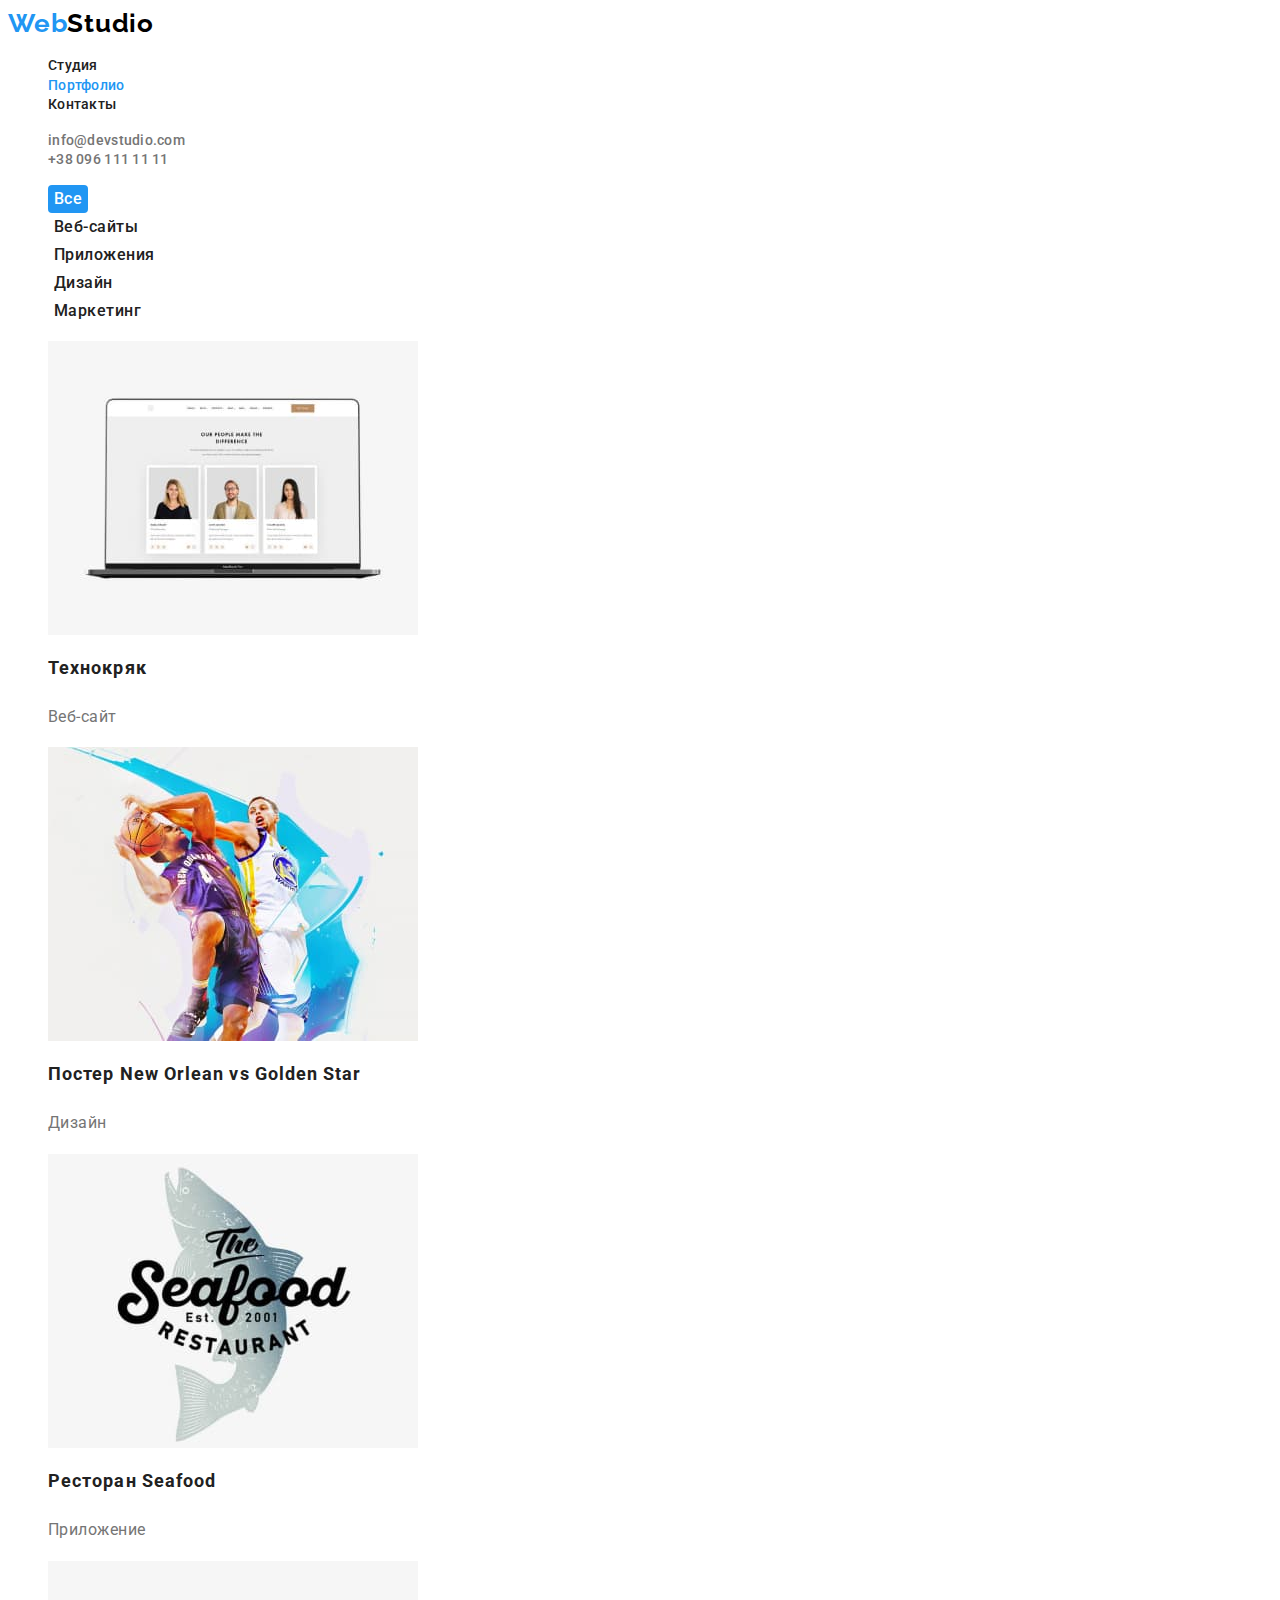
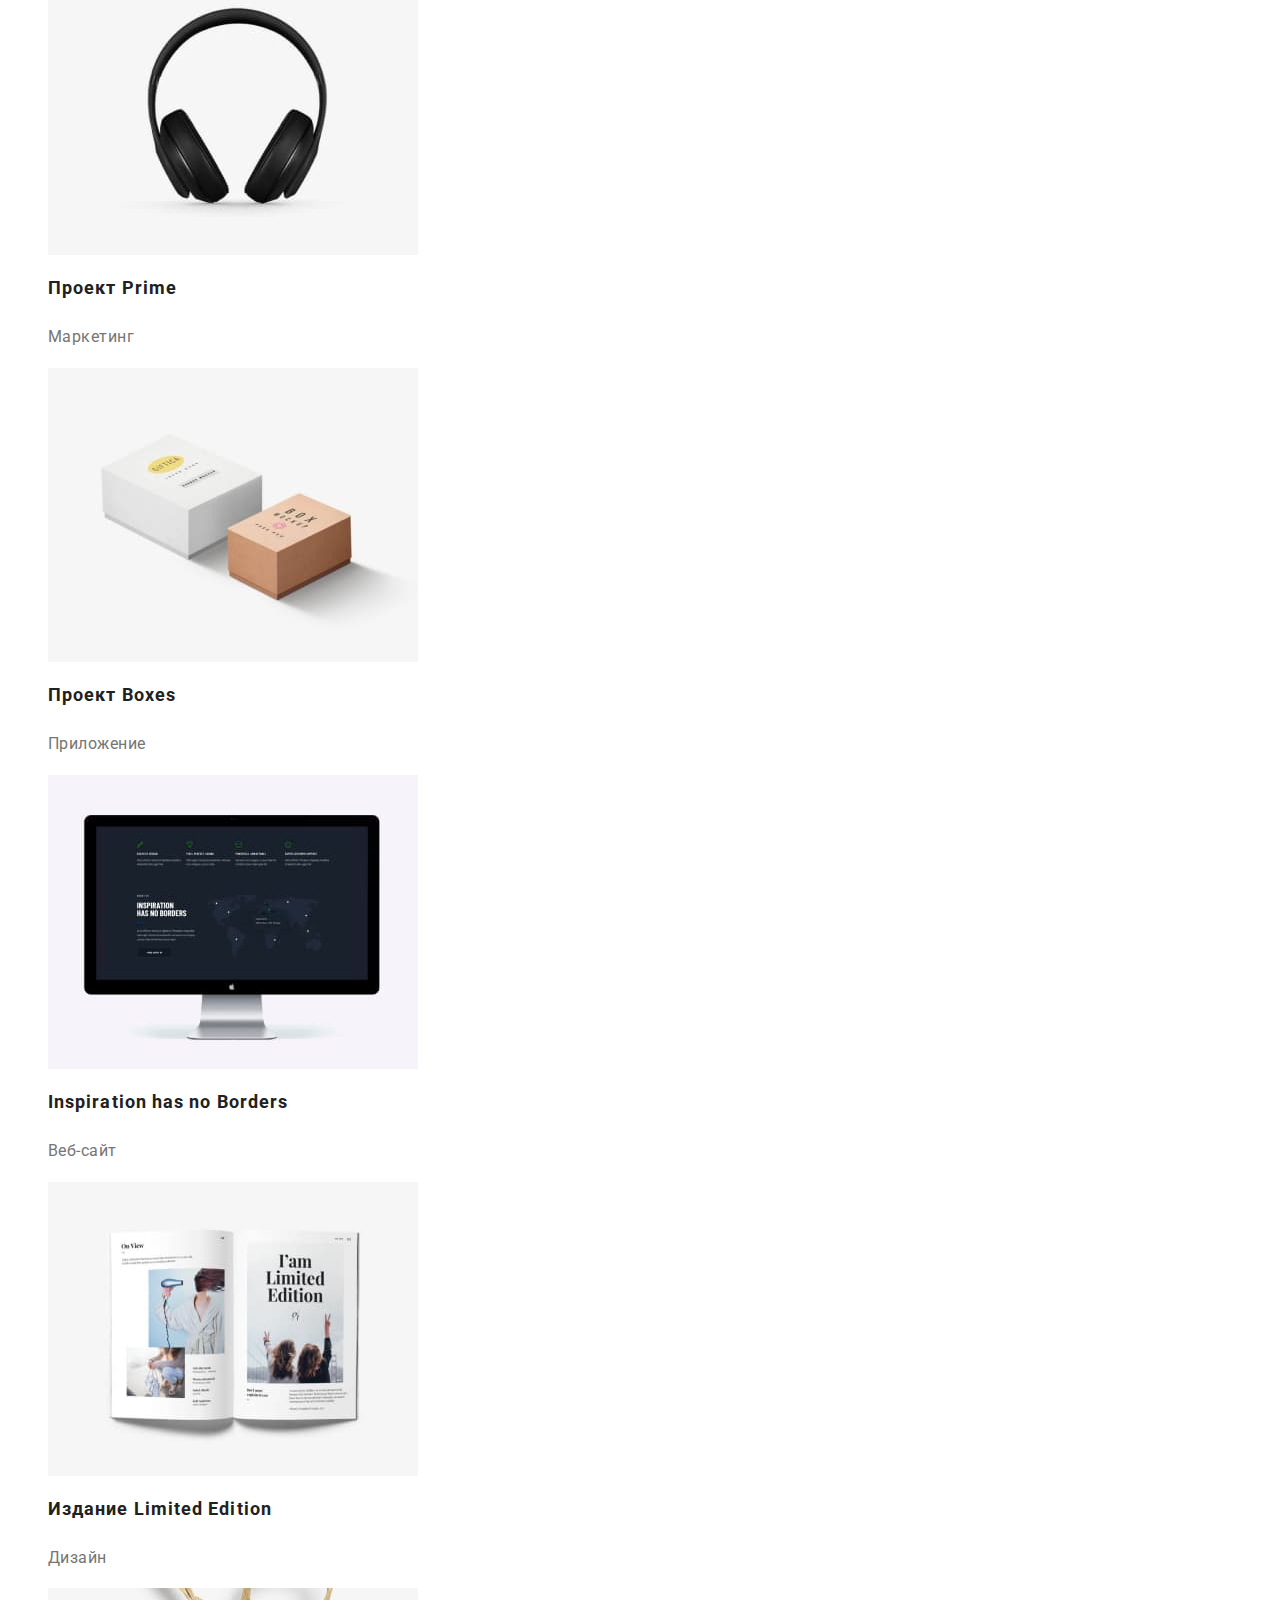
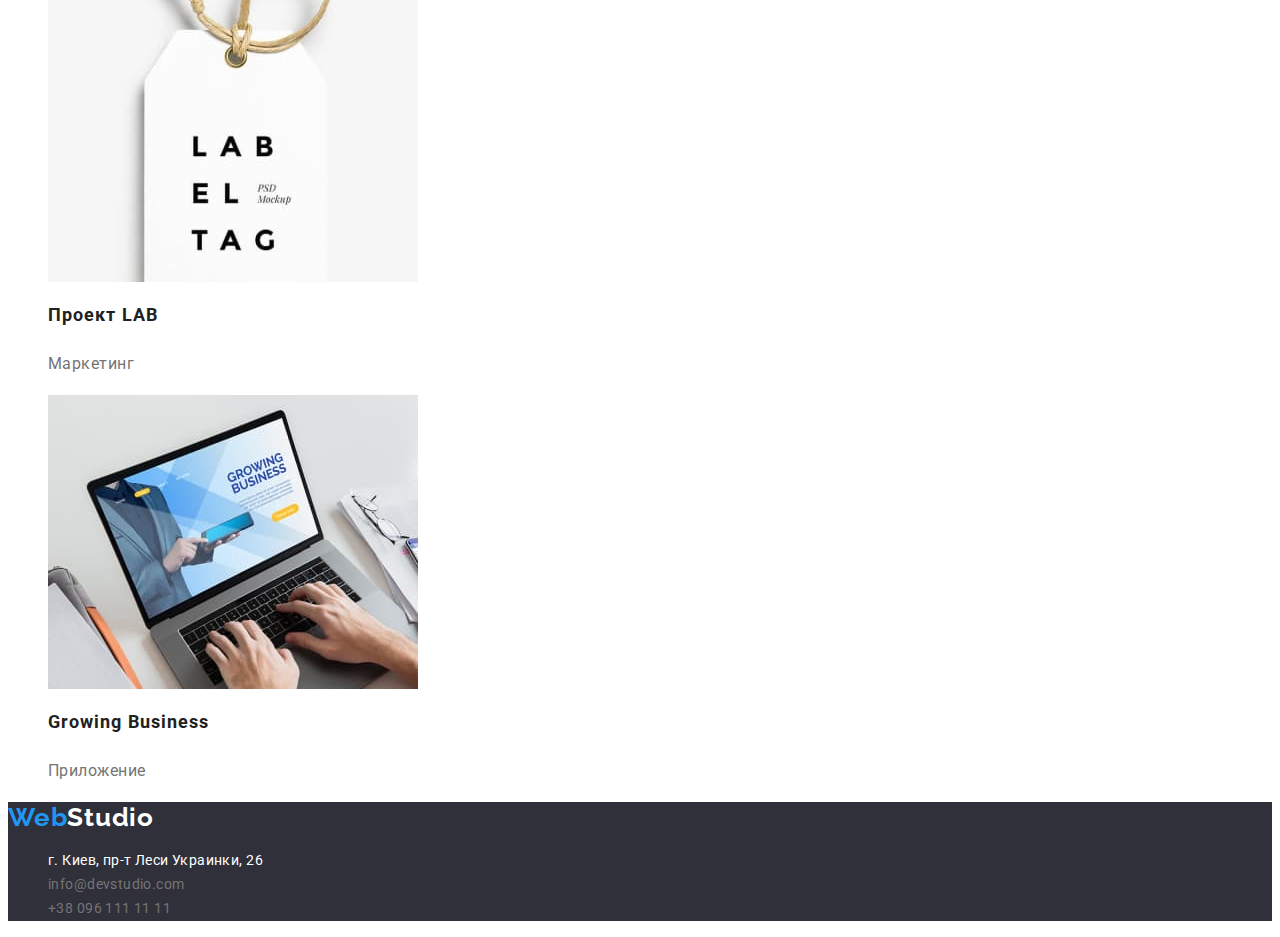
==== portfolio.html @ a413e190 "start" ====
<!DOCTYPE html>
<html lang="ru">

<head>
    <meta charset="UTF-8">
    <meta http-equiv="X-UA-Compatible" content="IE=edge">
    <meta name="viewport" content="width=device-width, initial-scale=1.0">
    <title>Портфолио</title>
    <link rel="preconnect" href="https://fonts.googleapis.com">
    <link rel="preconnect" href="https://fonts.gstatic.com" crossorigin>
    <link href="https://fonts.googleapis.com/css2?family=Raleway:wght@700&family=Roboto:wght@400;500;700;900&display=swap"
        rel="stylesheet">
    <link rel="stylesheet" href="./css/styles.css">
</head>

<body>
    <header class="header">
        <nav class="header-navigation">
            <a class="logo link" href="./index.html" target="_blank" lang="en">
                <span class="logo-web">Web</span><span class="logo-studio">Studio</span></a>
            <ul class="header-list list">
                <li class="header-item"><a class="header-link link " href="http://127.0.0.1:5500/index.html"
                        target="_blank">Студия</a></li>
                <li class="header-item"><a class="header-link link current-button-nav " href="http://127.0.0.1:5500/portfolio.html"
                        target="_blank">Портфолио</a></li>
                <li class="header-item"><a class="header-link link" href="" target="_blank">Контакты</a></li>
            </ul>
        </nav>
        <ul class="header-contacts-list list">
            <li class="list">
                <a class="header-mail link" href="mailto:info@devstudio.com">info@devstudio.com</a>
            </li>
            <li class="list">
                <a class="header-tel link" href="tel:+380961111111">+38 096 111 11 11</a>
            </li>
        </ul>
    </header>
    <main>
        <section class="filters">
            <h1 hidden>Мои проекты</h1>
            <ul class="filters-list list">
                <li class="filter">
                    <button class="filter-btn current-button "  type="button">                       
                        Все 
                    </button>
                </li>
                <li class="filter">
                    <button class="filter-btn" type="button">
                    Веб-сайты
                    </button>
                </li>
                <li class="filter">
                    <button class="filter-btn" type="button">
                    Приложения
                    </button>
                </li>
                <li class="filter">
                    <button class="filter-btn" type="button">
                    Дизайн
                    </button>
                </li>
                <li class="filter">
                    <button class="filter-btn" type="button">
                    Маркетинг
                    </button>
                </li>
            </ul>
        
            <ul class="projects-list list">
                
                <li>
                    <a class="project-link link" href="" target="blank">
                        <img class="project-photo" src="./images/techno.jpg" alt="технокряк">
                        <h2 class="project-name">
                            Технокряк
                        </h2>
                        <p class="project-text">
                            Веб-сайт
                        </p>
                    </a>
                </li>
            
                <li>
                    <a class="project-link link" href="" target="blank">
                        <img class="project-photo" src="./images/poster.jpg" alt="постер">
                        <h2 class="project-name">
                            Постер <span lang="en">New Orlean vs Golden Star</span>
                        </h2>
                        <p class="project-text">
                            Дизайн
                        </p>
                    </a>
                </li>
            
                <li>
                    <a class="project-link link" href="" target="blank">
                        <img class="project-photo" src="./images/seafood-restraunt.jpg" alt="ресторан">
                        <h2 class="project-name">
                            Ресторан <span lang="en">Seafood</span>
                        </h2>
                        <p class="project-text">
                            Приложение
                        </p> 
                    </a>
                </li>
            
                <li>
                    <a class="project-link link" href="" target="blank">
                        <img class="project-photo" src="./images/headphones.jpg" alt="наушники">
                        <h2 class="project-name">
                            Проект <span lang="en">Prime</span>
                        </h2>
                        <p class="project-text">
                            Маркетинг
                        </p>
                    </a>
                </li>
            
                <li>
                    <a class="project-link link" href="" target="blank">
                        <img class="project-photo" src="./images/boxes.jpg" alt="коробки">
                        <h2 class="project-name">
                            Проект <span lang="en">Boxes</span>
                        </h2>
                        <p class="project-text">
                            Приложение
                        </p>
                    </a>
                </li>
            
                <li>
                    <a class="project-link link" href="" target="blank">
                        <img class="project-photo" src="./images/monitor.jpg" alt="монитор">
                        <h2 class="project-name" lang="en">
                            Inspiration has no Borders
                        </h2>
                        <p class="project-text">
                            Веб-сайт
                        </p>
                    </a>
                </li>
            
                <li>
                    <a class="project-link link" href="" target="blank">
                        <img class="project-photo" src="./images/magazine.jpg" alt="журнал">
                        <h2 class="project-name">
                            Издание <span lang="en">Limited Edition</span>
                        </h2>
                        <p class="project-text">
                            Дизайн
                        </p>
                    </a>
                </li>
            
                <li>
                    <a class="project-link link" href="" target="blank">
                        <img class="project-photo" src="./images/label.jpg" alt="этикетка">
                        <h2 class="project-name">
                            Проект <span lang="en">LAB</span>
                        </h2>
                        <p class="project-text">
                            Маркетинг
                        </p>
                    </a>
                </li>
            
                <li>
                    <a class="project-link link" href="" target="blank">
                        <img class="project-photo" src="./images/laptop.jpg" alt="ноутбук">
                        <h2 class="project-name" lang="en">
                            Growing Business
                        </h2>
                        <p class="project-text">
                            Приложение
                        </p>
                    </a>
                </li>
            </ul>
        </section>
            
        

    </main>
    <footer class="footer">
        <a class="logo link" href="" lang="en"><span class="logo-web">Web</span><span
                class="logo-footer-studio">Studio</span></a>
        <address>
            <ul class="footer-contacts-list list">
                <li>
                    <a class="footer-address link" href="https://goo.gl/maps/XWvavunJR17n78DAA" target="_blank"
                        rel="noopener noreferrer">г. Киев,
                        пр-т Леси Украинки, 26</a>
                </li>
                <li>
                    <a class="footer-contact link" href="mailto:info@devstudio.com">info@devstudio.com</a>
                </li>
                <li>
                    <a class="footer-contact link" href="tel:+380961111111">+38 096 111 11 11</a>
                </li>
            </ul>
        </address>
    </footer>
</body>

</html>
---- css/styles.css ----
:root {
  --main-title-color: #212121;
  --second-title-color: #ffffff;
  --text-color: #757575;
  --contacts-color: rgba(255, 255, 255, 0.6);
  --accent-color: #2196f3;
  --background-title-color: #2f303a;
  --our-team-color: var(--second-title-color);
  --hero-btn-accent-color: #0775ce;
}

body {
  font-family: "Roboto", sans-serif;
  color: var(--text-color);
  background-color: var(--second-title-color);
  letter-spacing: 0.02em;
}
.list {
  list-style: none;
}
.link {
  text-decoration: none;
}

/*________LOGO________*/

.logo {
  font-family: "Raleway", sans-serif;
  font-weight: 700;
  font-size: 26px;
  line-height: 31px;
  letter-spacing: 0.03em;
}
.logo-web {
  /*font-family: "Raleway", sans-serif;*/
  color: var(--accent-color);
}
.logo-studio {
  /*font-family: "Raleway", sans-serif;*/
  color: #000;
}
.logo-footer-studio {
  /*font-family: "Raleway", sans-serif;*/
  color: var(--second-title-color);
}

/*________HEADER________*/

.header-link {
  font-weight: 500;
  font-size: 14px;
  line-height: 1.33;
  letter-spacing: 0.02em;
  color: var(--main-title-color);
}

.header-link:hover,
.header-link:focus,
.header-tel:hover,
.header-tel:focus,
.header-mail:hover,
.header-mail:focus {
  color: var(--accent-color);
}

.current-button-nav {
  font-family: inherit;
  font-weight: 500;
  font-size: 14px;
  line-height: 1.33;
  letter-spacing: 0.02em;
  color: var(--accent-color);
}

.current-button-nav:focus,
.current-button-nav:hover {
  color: var(--hero-btn-accent-color);
}

.header-tel {
  font-weight: 500;
  font-size: 14px;
  line-height: 1.33;
  letter-spacing: 0.02em;
  color: var(--text-color);
}

.header-mail {
  font-weight: 500;
  font-size: 14px;
  line-height: 1.33;
  letter-spacing: 0.02em;
  color: var(--text-color);
}

/*________HERO________*/

.hero {
  background-color: var(--background-title-color);
  text-align: center;
}
.hero-title {
  font-weight: 900;
  font-size: 44px;
  line-height: 1.36;
  letter-spacing: 0.06em;
  text-transform: uppercase;
  color: var(--second-title-color);
  text-align: center;
}

.hero-btn {
  font-weight: 700;
  font-size: 16px;
  line-height: 1.87;
  align-items: center;
  text-align: center;
  letter-spacing: 0.06em;
  color: var(--second-title-color);
  cursor: pointer;
  background-color: var(--accent-color);
  border: none;
  border-radius: 4px;
  font-family: inherit;
}

.hero-btn:focus,
.hero-btn:hover {
  color: var(--second-title-color);
  background-color: var(--hero-btn-accent-color);
}

/*________ABOUT US________*/
.about-us-character {
  font-weight: 700;
  font-size: 14px;
  line-height: 1.33;
  letter-spacing: 0.03em;
  text-transform: uppercase;
  color: var(--main-title-color);
}
.about-us-text {
  font-size: 14px;
  line-height: 1.71;
  letter-spacing: 0.03em;
  color: var(--text-color);
}
/*________SKILLS________*/

.skills-title {
  font-weight: 700;
  font-size: 36px;
  line-height: 1.16;
  text-align: center;
  letter-spacing: 0.03em;
  color: var(--main-title-color);
}
.skill-photo {
  width: 370px;
  height: 294px;
}
/*________OUR TEAM________*/

.our-team {
  background-color: var(--our-team-color);
}
.our-team-title {
  font-weight: bold;
  font-size: 36px;
  line-height: 1.16;
  text-align: center;
  letter-spacing: 0.03em;
  color: var(--main-title-color);
}

.our-team-mate-photo {
  width: 270px;
  height: 260px;
}

.our-team-mate-name {
  font-weight: 500;
  font-size: 16px;
  line-height: 1.19;
  text-align: center;
  letter-spacing: 0.03em;
  color: var(--main-title-color);
}
.our-team-mate-position {
  font-size: 16px;
  line-height: 19px;
  text-align: center;
  letter-spacing: 0.03em;
  color: var(--text-color);
}
/*________FOOTER_________*/
.footer {
  background-color: var(--background-title-color);
}

.footer-address {
  font-style: normal;
  font-size: 14px;
  line-height: 1.71;
  letter-spacing: 0.03em;
  color: var(--second-title-color);
}
.footer-contact {
  font-style: normal;
  font-size: 14px;
  line-height: 1.71;
  letter-spacing: 0.03em;
  color: var(--text-color);
}

.footer-contact:focus,
.footer-contact:hover {
  color: var(--accent-color);
}

/*========PORTFOLIO========*/

/* .projects-list {
  /*font-family: "Roboto", "sans-serif";
} */

.filter-btn {
  /*font-family: "Roboto", "sans-serif";*/
  font-family: inherit;
  font-weight: 500;
  font-size: 16px;
  line-height: 1.62;
  text-align: center;
  letter-spacing: 0.03em;
  color: var(--main-title-color);
  cursor: pointer;
  background-color: var(--our-team-color);
  border-radius: 4px;
  border: none;
}

.current-button {
  background-color: var(--accent-color);
  color: var(--second-title-color);
}

.filter-btn:focus,
.filter-btn:hover {
  background-color: var(--accent-color);
  color: var(--second-title-color);
}
.current-button:focus,
.current-button:hover {
  background-color: var(--hero-btn-accent-color);
  color: var(--second-title-color);
}

.project-photo {
  width: 370px;
  height: 294px;
  max-width: 100%;
  display: block;
  height: auto;
}
.project-name {
  font-weight: bold;
  font-size: 18px;
  line-height: 2;
  letter-spacing: 0.06em;
  color: var(--main-title-color);
}
.project-text {
  font-size: 16px;
  line-height: 1.87;
  letter-spacing: 0.03em;
  color: var(--text-color);
}
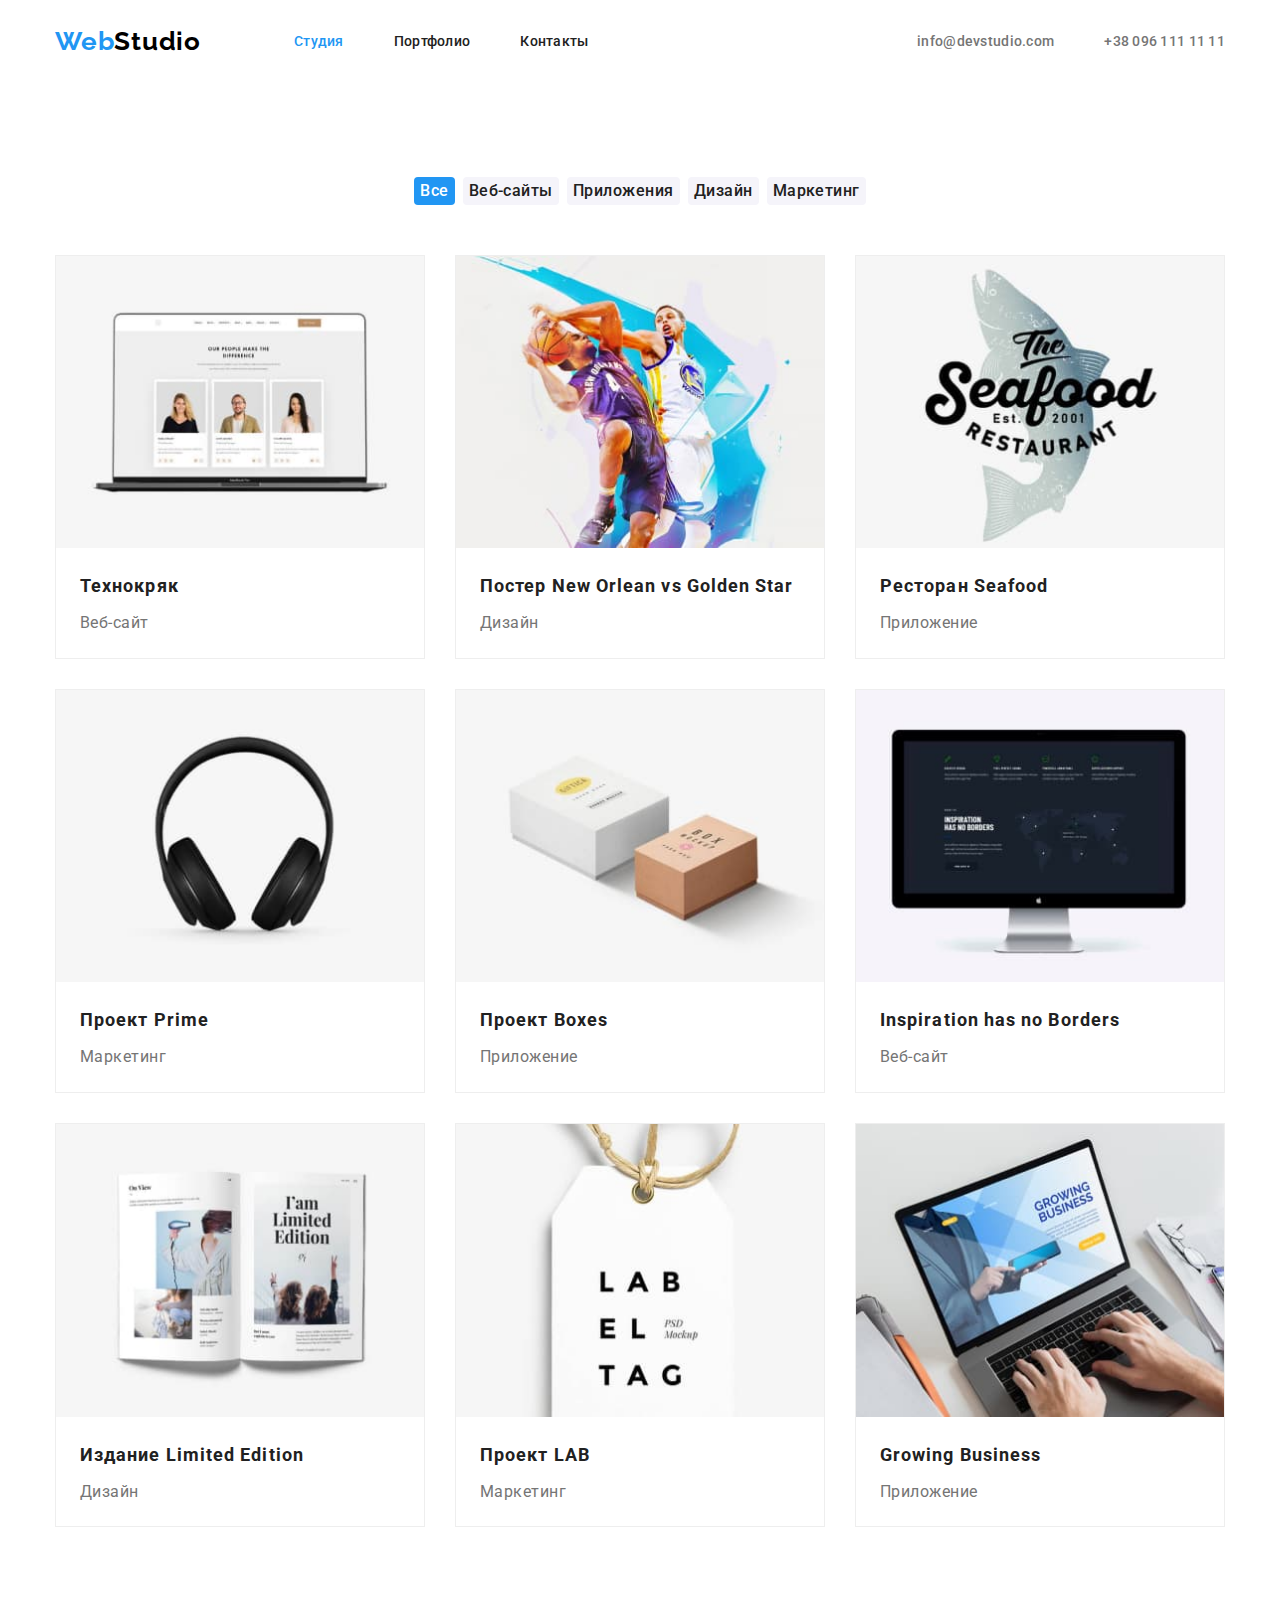
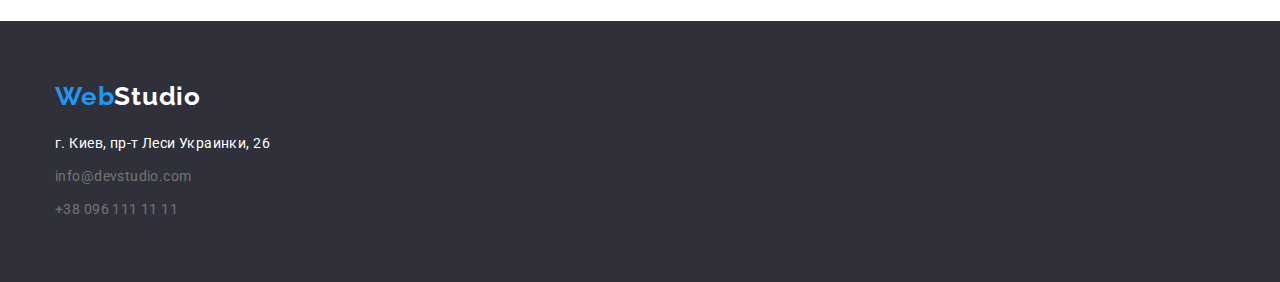
==== commit c9cda90f: "сдача1" ====
--- a/portfolio.html
+++ b/portfolio.html
@@ -8,197 +8,221 @@
     <title>Портфолио</title>
     <link rel="preconnect" href="https://fonts.googleapis.com">
     <link rel="preconnect" href="https://fonts.gstatic.com" crossorigin>
-    <link href="https://fonts.googleapis.com/css2?family=Raleway:wght@700&family=Roboto:wght@400;500;700;900&display=swap"
-        rel="stylesheet">
+    <link href="https://fonts.googleapis.com/css2?family=Raleway:wght@700&family=Roboto:wght@400;500;700;900&display=swap" rel="stylesheet">
+    <link rel="stylesheet" href="./css/modern-normalize.css" />
     <link rel="stylesheet" href="./css/styles.css">
 </head>
 
 <body>
     <header class="header">
-        <nav class="header-navigation">
-            <a class="logo link" href="./index.html" target="_blank" lang="en">
-                <span class="logo-web">Web</span><span class="logo-studio">Studio</span></a>
-            <ul class="header-list list">
-                <li class="header-item"><a class="header-link link " href="http://127.0.0.1:5500/index.html"
-                        target="_blank">Студия</a></li>
-                <li class="header-item"><a class="header-link link current-button-nav " href="http://127.0.0.1:5500/portfolio.html"
-                        target="_blank">Портфолио</a></li>
-                <li class="header-item"><a class="header-link link" href="" target="_blank">Контакты</a></li>
+        <div class="header-container container">
+            <nav class="header-navigation header-container">
+                <a class="logo link " href="./index.html" target="_blank" lang="en">
+                    <span class="logo-web">Web</span><span class="logo-studio">Studio</span></a>
+                <ul class="header-list list">
+                    <li class="header-item"><a class="header-link link current-button-nav" href="./index.html"
+                            target="_blank">Студия</a></li>
+                    <li class="header-item"><a class="header-link link" href="./portfolio.html"
+                            target="_blank">Портфолио</a></li>
+                    <li class="header-item"><a class="header-link link" href="" target="_blank">Контакты</a></li>
+                </ul>
+            </nav>
+            <ul class="header-contacts-list list">
+                <li class="header-contact list">
+                    <a class="header-contacts-item link" href="mailto:info@devstudio.com">info@devstudio.com</a>
+                </li>
+                <li class="header-contact list">
+                    <a class="header-contacts-item link" href="tel:+380961111111">+38 096 111 11 11</a>
+                </li>
             </ul>
-        </nav>
-        <ul class="header-contacts-list list">
-            <li class="list">
-                <a class="header-mail link" href="mailto:info@devstudio.com">info@devstudio.com</a>
-            </li>
-            <li class="list">
-                <a class="header-tel link" href="tel:+380961111111">+38 096 111 11 11</a>
-            </li>
-        </ul>
+        </div>
     </header>
     <main>
-        <section class="filters">
-            <h1 hidden>Мои проекты</h1>
-            <ul class="filters-list list">
-                <li class="filter">
-                    <button class="filter-btn current-button "  type="button">                       
-                        Все 
-                    </button>
-                </li>
-                <li class="filter">
-                    <button class="filter-btn" type="button">
-                    Веб-сайты
-                    </button>
-                </li>
-                <li class="filter">
-                    <button class="filter-btn" type="button">
-                    Приложения
-                    </button>
-                </li>
-                <li class="filter">
-                    <button class="filter-btn" type="button">
-                    Дизайн
-                    </button>
-                </li>
-                <li class="filter">
-                    <button class="filter-btn" type="button">
-                    Маркетинг
-                    </button>
-                </li>
-            </ul>
-        
-            <ul class="projects-list list">
-                
-                <li>
-                    <a class="project-link link" href="" target="blank">
-                        <img class="project-photo" src="./images/techno.jpg" alt="технокряк">
-                        <h2 class="project-name">
-                            Технокряк
-                        </h2>
-                        <p class="project-text">
-                            Веб-сайт
-                        </p>
-                    </a>
-                </li>
+        <section class="filters section">
+            <div class="container">
+                <h1 hidden>Мои проекты</h1>
+                <ul class="filters-list list">
+                    <li class="filter">
+                        <button class="filter-btn current-button "  type="button">                       
+                            Все 
+                        </button>
+                    </li>
+                    <li class="filter">
+                        <button class="filter-btn" type="button">
+                        Веб-сайты
+                        </button>
+                    </li>
+                    <li class="filter">
+                        <button class="filter-btn" type="button">
+                        Приложения
+                        </button>
+                    </li>
+                    <li class="filter">
+                        <button class="filter-btn" type="button">
+                        Дизайн
+                        </button>
+                    </li>
+                    <li class="filter">
+                        <button class="filter-btn" type="button">
+                        Маркетинг
+                        </button>
+                    </li>
+                </ul>
             
-                <li>
-                    <a class="project-link link" href="" target="blank">
-                        <img class="project-photo" src="./images/poster.jpg" alt="постер">
-                        <h2 class="project-name">
-                            Постер <span lang="en">New Orlean vs Golden Star</span>
-                        </h2>
-                        <p class="project-text">
-                            Дизайн
-                        </p>
-                    </a>
-                </li>
-            
-                <li>
-                    <a class="project-link link" href="" target="blank">
-                        <img class="project-photo" src="./images/seafood-restraunt.jpg" alt="ресторан">
-                        <h2 class="project-name">
-                            Ресторан <span lang="en">Seafood</span>
-                        </h2>
-                        <p class="project-text">
-                            Приложение
-                        </p> 
-                    </a>
-                </li>
-            
-                <li>
-                    <a class="project-link link" href="" target="blank">
-                        <img class="project-photo" src="./images/headphones.jpg" alt="наушники">
-                        <h2 class="project-name">
-                            Проект <span lang="en">Prime</span>
-                        </h2>
-                        <p class="project-text">
-                            Маркетинг
-                        </p>
-                    </a>
-                </li>
-            
-                <li>
-                    <a class="project-link link" href="" target="blank">
-                        <img class="project-photo" src="./images/boxes.jpg" alt="коробки">
-                        <h2 class="project-name">
-                            Проект <span lang="en">Boxes</span>
-                        </h2>
-                        <p class="project-text">
-                            Приложение
-                        </p>
-                    </a>
-                </li>
-            
-                <li>
-                    <a class="project-link link" href="" target="blank">
-                        <img class="project-photo" src="./images/monitor.jpg" alt="монитор">
-                        <h2 class="project-name" lang="en">
-                            Inspiration has no Borders
-                        </h2>
-                        <p class="project-text">
-                            Веб-сайт
-                        </p>
-                    </a>
-                </li>
-            
-                <li>
-                    <a class="project-link link" href="" target="blank">
-                        <img class="project-photo" src="./images/magazine.jpg" alt="журнал">
-                        <h2 class="project-name">
-                            Издание <span lang="en">Limited Edition</span>
-                        </h2>
-                        <p class="project-text">
-                            Дизайн
-                        </p>
-                    </a>
-                </li>
-            
-                <li>
-                    <a class="project-link link" href="" target="blank">
-                        <img class="project-photo" src="./images/label.jpg" alt="этикетка">
-                        <h2 class="project-name">
-                            Проект <span lang="en">LAB</span>
-                        </h2>
-                        <p class="project-text">
-                            Маркетинг
-                        </p>
-                    </a>
-                </li>
-            
-                <li>
-                    <a class="project-link link" href="" target="blank">
-                        <img class="project-photo" src="./images/laptop.jpg" alt="ноутбук">
-                        <h2 class="project-name" lang="en">
-                            Growing Business
-                        </h2>
-                        <p class="project-text">
-                            Приложение
-                        </p>
-                    </a>
-                </li>
-            </ul>
+                <ul class="projects-list list ">
+                    
+                    <li class="project" >
+                        <a class="project-link link" href="" target="blank">
+                            <img class="project-photo" src="./images/techno.jpg" alt="технокряк">
+                            <div class="projects-text">
+                                <h2 class="project-name">
+                                    Технокряк
+                                </h2>
+                                <p class="project-text">
+                                    Веб-сайт
+                                </p>
+                            </div>
+                        </a>
+                    </li>
+                
+                    <li class="project" >
+                        <a class="project-link link" href="" target="blank">
+                            <img class="project-photo" src="./images/poster.jpg" alt="постер">
+                            <div class="projects-text">
+                                <h2 class="project-name">
+                                    Постер <span lang="en">New Orlean vs Golden Star</span>
+                                </h2>
+                                <p class="project-text">
+                                    Дизайн
+                                </p>
+                            </div>
+                        </a>
+                    </li>
+                
+                    <li class="project" >
+                        <a class="project-link link" href="" target="blank">
+                            <img class="project-photo" src="./images/seafood-restraunt.jpg" alt="ресторан">
+                            <div class="projects-text">
+                                <h2 class="project-name">
+                                    Ресторан <span lang="en">Seafood</span>
+                                </h2>
+                                <p class="project-text">
+                                    Приложение
+                                </p> 
+                            </div>
+                        </a>
+                    </li>
+                
+                    <li class="project" >
+                        <a class="project-link link" href="" target="blank">
+                            <img class="project-photo" src="./images/headphones.jpg" alt="наушники">
+                            <div class="projects-text">
+                                <h2 class="project-name">
+                                    Проект <span lang="en">Prime</span>
+                                </h2>
+                                <p class="project-text">
+                                    Маркетинг
+                                </p>
+                            </div>
+                        </a>
+                    </li>
+                
+                    <li class="project" >
+                        <a class="project-link link" href="" target="blank">
+                            <img class="project-photo" src="./images/boxes.jpg" alt="коробки">
+                            <div class="projects-text">
+                                <h2 class="project-name">
+                                    Проект <span lang="en">Boxes</span>
+                                </h2>
+                                <p class="project-text">
+                                    Приложение
+                                </p>
+                            </div>
+                        </a>
+                    </li>
+                
+                    <li class="project">
+                        <a class="project-link link" href="" target="blank">
+                            <img class="project-photo" src="./images/monitor.jpg" alt="монитор">
+                            <div class="projects-text">
+                                <h2 class="project-name" lang="en">
+                                    Inspiration has no Borders
+                                </h2>
+                                <p class="project-text">
+                                    Веб-сайт
+                                </p>
+                            </div>
+                        </a>
+                    </li>
+                
+                    <li class="project" >
+                        <a class="project-link link" href="" target="blank">
+                            <img class="project-photo" src="./images/magazine.jpg" alt="журнал">
+                            <div class="projects-text">
+                                <h2 class="project-name">
+                                    Издание <span lang="en">Limited Edition</span>
+                                </h2>
+                                <p class="project-text">
+                                    Дизайн
+                                </p>
+                            </div>
+                        </a>
+                    </li>
+                
+                    <li class="project" >
+                        <a class="project-link link" href="" target="blank">
+                            <img class="project-photo" src="./images/label.jpg" alt="этикетка">
+                            <div class="projects-text">
+                                <h2 class="project-name">
+                                    Проект <span lang="en">LAB</span>
+                                </h2>
+                                <p class="project-text">
+                                    Маркетинг
+                                </p>
+                            </div>
+                        </a>
+                    </li>
+                
+                    <li class="project" >
+                        <a class="project-link link" href="" target="blank">
+                            <img class="project-photo" src="./images/laptop.jpg" alt="ноутбук">
+                            <div class="projects-text">
+                                <h2 class="project-name" lang="en">
+                                    Growing Business
+                                </h2>
+                                <p class="project-text">
+                                    Приложение
+                                </p>
+                            </div>
+                        </a>
+                    </li>
+                </ul>
+            </div>
         </section>
             
         
 
-    </main>
+        </main>
     <footer class="footer">
-        <a class="logo link" href="" lang="en"><span class="logo-web">Web</span><span
-                class="logo-footer-studio">Studio</span></a>
-        <address>
-            <ul class="footer-contacts-list list">
-                <li>
-                    <a class="footer-address link" href="https://goo.gl/maps/XWvavunJR17n78DAA" target="_blank"
-                        rel="noopener noreferrer">г. Киев,
-                        пр-т Леси Украинки, 26</a>
-                </li>
-                <li>
-                    <a class="footer-contact link" href="mailto:info@devstudio.com">info@devstudio.com</a>
-                </li>
-                <li>
-                    <a class="footer-contact link" href="tel:+380961111111">+38 096 111 11 11</a>
-                </li>
-            </ul>
-        </address>
+        <div class="container">
+            <a class="logo link" href="" lang="en"><span class="logo-web">Web</span><span
+                    class="logo-footer-studio">Studio</span></a>
+            <address>
+                <ul class="footer-contacts-list list">
+                    <li class="footer-contact footer-address">
+                        <a class="footer-address link" href="https://goo.gl/maps/XWvavunJR17n78DAA" target="_blank"
+                            rel="noopener noreferrer">г. Киев,
+                            пр-т Леси Украинки, 26</a>
+                    </li>
+                    <li class="footer-contact">
+                        <a class="footer-contact link" href="mailto:info@devstudio.com">info@devstudio.com</a>
+                    </li>
+                    <li class="footer-contact">
+                        <a class="footer-contact link" href="tel:+380961111111">+38 096 111 11 11</a>
+                    </li>
+                </ul>
+            </address>
+        </div>
     </footer>
 </body>
 
--- a/css/styles.css
+++ b/css/styles.css
@@ -5,7 +5,7 @@
   --contacts-color: rgba(255, 255, 255, 0.6);
   --accent-color: #2196f3;
   --background-title-color: #2f303a;
-  --our-team-color: var(--second-title-color);
+  --our-team-color: #f5f4fa;
   --hero-btn-accent-color: #0775ce;
 }
 
@@ -17,9 +17,44 @@
 }
 .list {
   list-style: none;
+  margin: 0;
+  padding: 0;
 }
 .link {
   text-decoration: none;
+  margin: 0;
+}
+.container {
+  width: 1200px;
+  padding: 0 15px;
+  margin: 0 auto;
+}
+
+.section {
+  padding-top: 94px;
+  padding-bottom: 94px;
+
+  text-align: center;
+}
+
+.list {
+  margin-top: 0;
+  margin-bottom: 0;
+  padding: 0;
+  list-style: none;
+}
+
+h3 {
+  margin: 0;
+  padding: 0;
+}
+p {
+  margin: 0;
+  padding: 0;
+}
+ul {
+  margin: 0;
+  padding: 0;
 }
 
 /*________LOGO________*/
@@ -46,21 +81,58 @@
 
 /*________HEADER________*/
 
+.header-container {
+  display: flex;
+  align-items: center;
+}
+
+.header-list {
+  display: flex;
+  margin-left: 93px;
+  margin-top: 0;
+  margin-bottom: 0;
+}
+.header-item:not(:last-child) {
+  margin-right: 50px;
+}
+/* .header-item:last-child {
+  margin-right: 0;
+} */
+
 .header-link {
+  padding-top: 32px;
+  padding-bottom: 32px;
+  display: block;
+
   font-weight: 500;
   font-size: 14px;
   line-height: 1.33;
   letter-spacing: 0.02em;
+
   color: var(--main-title-color);
 }
 
 .header-link:hover,
 .header-link:focus,
-.header-tel:hover,
-.header-tel:focus,
-.header-mail:hover,
-.header-mail:focus {
+.header-contacts-item:hover,
+.header-contacts-item:focus {
   color: var(--accent-color);
+}
+
+.header-contacts-list {
+  display: flex;
+  margin-left: auto;
+}
+
+.header-contacts-item {
+  font-weight: 500;
+  font-size: 14px;
+  line-height: 1.33;
+  letter-spacing: 0.02em;
+  color: var(--text-color);
+}
+.header-contacts-list .header-contact + .header-contact {
+  margin-left: 50px;
 }
 
 .current-button-nav {
@@ -77,29 +149,18 @@
   color: var(--hero-btn-accent-color);
 }
 
-.header-tel {
-  font-weight: 500;
-  font-size: 14px;
-  line-height: 1.33;
-  letter-spacing: 0.02em;
-  color: var(--text-color);
-}
-
-.header-mail {
-  font-weight: 500;
-  font-size: 14px;
-  line-height: 1.33;
-  letter-spacing: 0.02em;
-  color: var(--text-color);
-}
-
 /*________HERO________*/
 
 .hero {
   background-color: var(--background-title-color);
   text-align: center;
 }
+
 .hero-title {
+  width: 696px;
+  padding: 0;
+  margin: 0 auto 30px;
+
   font-weight: 900;
   font-size: 44px;
   line-height: 1.36;
@@ -110,6 +171,9 @@
 }
 
 .hero-btn {
+  width: 200px;
+  height: 50px;
+
   font-weight: 700;
   font-size: 16px;
   line-height: 1.87;
@@ -130,8 +194,37 @@
   background-color: var(--hero-btn-accent-color);
 }
 
+.hero {
+  padding-top: 200px;
+  padding-bottom: 200px;
+  border: 1px solid transparent;
+}
+
 /*________ABOUT US________*/
+.about-us {
+  text-align: center;
+  padding-top: 94px;
+  padding-bottom: 94px;
+}
+
+.about-us-list {
+  display: flex;
+  margin: 0;
+  padding: 0;
+}
+
+.about-us-list .about-us-item + .about-us-item {
+  margin-left: 30px;
+}
+
+.about-us-item {
+  width: 270px;
+  text-align: start;
+  margin: 0;
+}
+
 .about-us-character {
+  margin: 0;
   font-weight: 700;
   font-size: 14px;
   line-height: 1.33;
@@ -140,6 +233,7 @@
   color: var(--main-title-color);
 }
 .about-us-text {
+  margin: 0;
   font-size: 14px;
   line-height: 1.71;
   letter-spacing: 0.03em;
@@ -148,6 +242,9 @@
 /*________SKILLS________*/
 
 .skills-title {
+  margin-top: 0;
+  margin-bottom: 50px;
+
   font-weight: 700;
   font-size: 36px;
   line-height: 1.16;
@@ -155,6 +252,18 @@
   letter-spacing: 0.03em;
   color: var(--main-title-color);
 }
+
+.skills-list {
+  display: flex;
+  align-items: center;
+  text-align: left;
+  padding: 0;
+}
+
+.skills-list .skill + .skill {
+  margin-left: 30px;
+}
+
 .skill-photo {
   width: 370px;
   height: 294px;
@@ -162,9 +271,14 @@
 /*________OUR TEAM________*/
 
 .our-team {
-  background-color: var(--our-team-color);
+  display: flex;
+  display: block;
+  background-color: #f5f4fa;
+  margin-top: 94px;
 }
 .our-team-title {
+  margin: 0 auto 50px;
+
   font-weight: bold;
   font-size: 36px;
   line-height: 1.16;
@@ -172,10 +286,27 @@
   letter-spacing: 0.03em;
   color: var(--main-title-color);
 }
+.our-team-list {
+  display: flex;
+  margin-top: 0;
+  margin-bottom: 0;
+  padding: 0;
+  align-items: center;
+  text-align: left;
+}
+
+.our-team-mate {
+  background-color: var(--second-title-color);
+}
+
+.our-team-list .our-team-mate + .our-team-mate {
+  margin-left: 30px;
+}
 
 .our-team-mate-photo {
   width: 270px;
   height: 260px;
+  margin: 0 0 30px 0;
 }
 
 .our-team-mate-name {
@@ -185,6 +316,7 @@
   text-align: center;
   letter-spacing: 0.03em;
   color: var(--main-title-color);
+  margin: 0 0 10px 0;
 }
 .our-team-mate-position {
   font-size: 16px;
@@ -192,10 +324,12 @@
   text-align: center;
   letter-spacing: 0.03em;
   color: var(--text-color);
+  margin: 0 0 30px 0;
 }
 /*________FOOTER_________*/
 .footer {
   background-color: var(--background-title-color);
+  padding: 60px 0;
 }
 
 .footer-address {
@@ -211,6 +345,10 @@
   line-height: 1.71;
   letter-spacing: 0.03em;
   color: var(--text-color);
+}
+
+.footer-contacts-list .footer-contact + .footer-contact {
+  margin: 9px 0 0 0;
 }
 
 .footer-contact:focus,
@@ -218,11 +356,29 @@
   color: var(--accent-color);
 }
 
+.footer-contacts-list {
+  display: block;
+  padding: 0;
+  margin-top: 20px;
+}
+
 /*========PORTFOLIO========*/
 
 /* .projects-list {
   /*font-family: "Roboto", "sans-serif";
 } */
+
+.filters-list {
+  display: flex;
+  justify-content: center;
+  margin-bottom: 50px;
+  text-align: center;
+  padding: 0;
+}
+
+.filters-list .filter + .filter {
+  margin-left: 8px;
+}
 
 .filter-btn {
   /*font-family: "Roboto", "sans-serif";*/
@@ -255,6 +411,26 @@
   color: var(--second-title-color);
 }
 
+.projects-list {
+  display: flex;
+  flex-wrap: wrap;
+  margin-top: -30px;
+  margin-left: -30px;
+}
+
+.project {
+  margin-top: 30px;
+  margin-left: 30px;
+  text-align: start;
+  flex-basis: calc((100% - 90px) / 3);
+
+  border: 1px solid #eeeeee;
+}
+
+.projects-text {
+  margin: 20px 24px;
+}
+
 .project-photo {
   width: 370px;
   height: 294px;
@@ -263,6 +439,9 @@
   height: auto;
 }
 .project-name {
+  padding: 0;
+  margin: 0 0 4px 0;
+
   font-weight: bold;
   font-size: 18px;
   line-height: 2;
@@ -270,6 +449,9 @@
   color: var(--main-title-color);
 }
 .project-text {
+  margin: 0;
+  padding: 0;
+
   font-size: 16px;
   line-height: 1.87;
   letter-spacing: 0.03em;
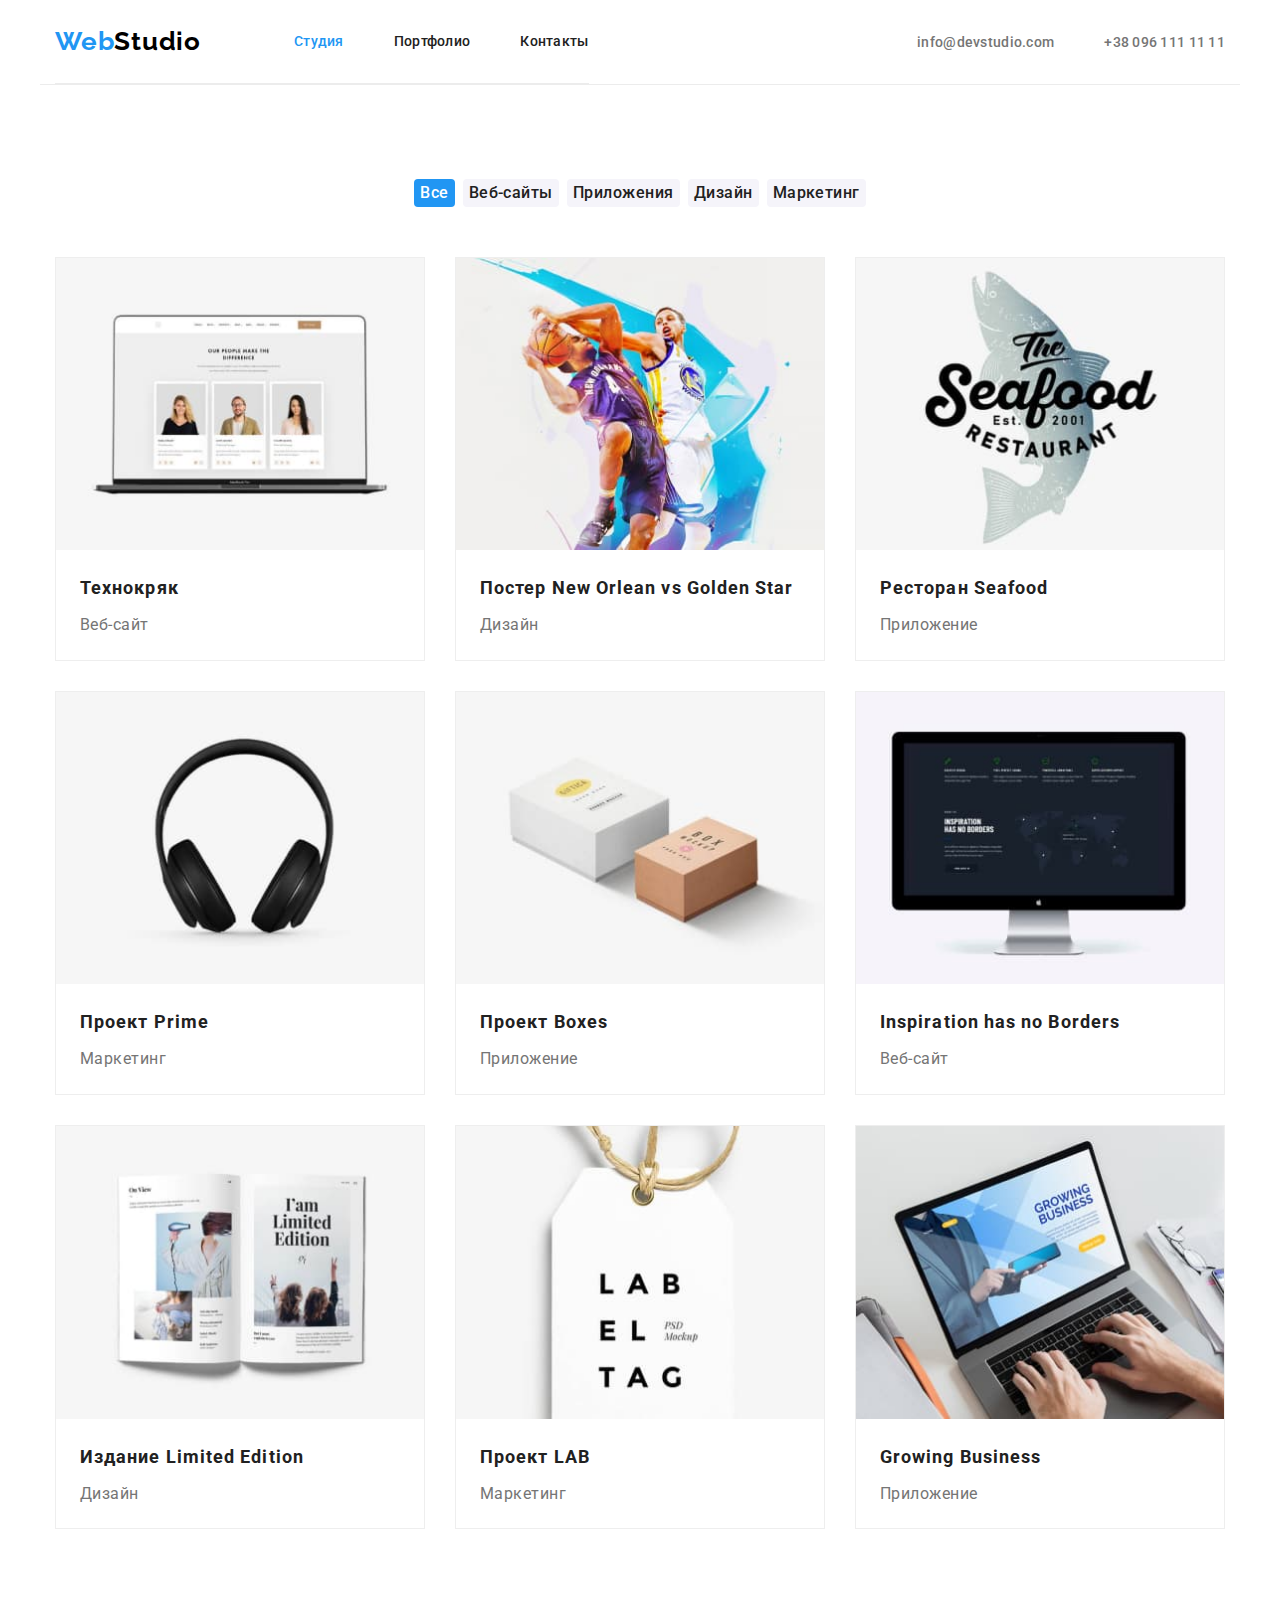
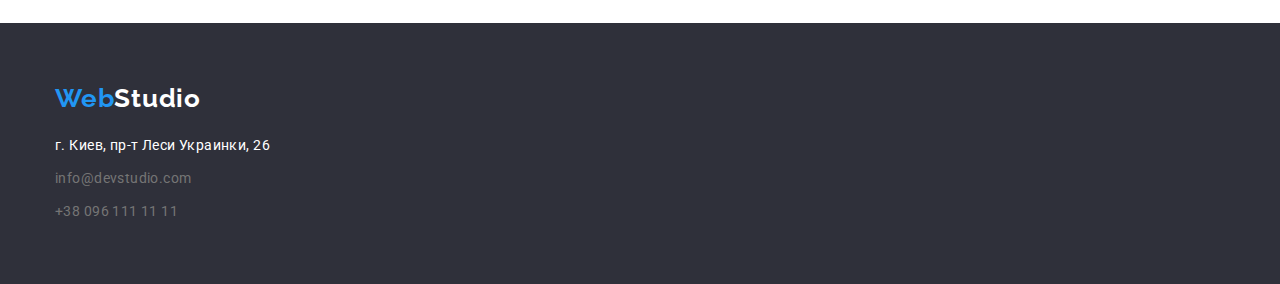
==== commit 183c3d4e: "сдача№2" ====
--- a/portfolio.html
+++ b/portfolio.html
@@ -18,7 +18,7 @@
         <div class="header-container container">
             <nav class="header-navigation header-container">
                 <a class="logo link " href="./index.html" target="_blank" lang="en">
-                    <span class="logo-web">Web</span><span class="logo-studio">Studio</span></a>
+                    Web<span class="logo-studio">Studio</span></a>
                 <ul class="header-list list">
                     <li class="header-item"><a class="header-link link current-button-nav" href="./index.html"
                             target="_blank">Студия</a></li>
@@ -205,7 +205,7 @@
         </main>
     <footer class="footer">
         <div class="container">
-            <a class="logo link" href="" lang="en"><span class="logo-web">Web</span><span
+            <a class="logo link" href="" lang="en">Web<span
                     class="logo-footer-studio">Studio</span></a>
             <address>
                 <ul class="footer-contacts-list list">
--- a/css/styles.css
+++ b/css/styles.css
@@ -65,11 +65,9 @@
   font-size: 26px;
   line-height: 31px;
   letter-spacing: 0.03em;
-}
-.logo-web {
-  /*font-family: "Raleway", sans-serif;*/
   color: var(--accent-color);
 }
+
 .logo-studio {
   /*font-family: "Raleway", sans-serif;*/
   color: #000;
@@ -84,6 +82,7 @@
 .header-container {
   display: flex;
   align-items: center;
+  border-bottom: 1px solid #ececec;
 }
 
 .header-list {
@@ -129,7 +128,11 @@
   font-size: 14px;
   line-height: 1.33;
   letter-spacing: 0.02em;
-  color: var(--text-color);
+
+  color: var(--text-color);
+
+  padding-top: 32px;
+  padding-bottom: 32px;
 }
 .header-contacts-list .header-contact + .header-contact {
   margin-left: 50px;
@@ -141,6 +144,7 @@
   font-size: 14px;
   line-height: 1.33;
   letter-spacing: 0.02em;
+
   color: var(--accent-color);
 }
 
@@ -257,7 +261,7 @@
   display: flex;
   align-items: center;
   text-align: left;
-  padding: 0;
+  padding-bottom: 94px;
 }
 
 .skills-list .skill + .skill {
@@ -265,8 +269,9 @@
 }
 
 .skill-photo {
-  width: 370px;
-  height: 294px;
+  display: block;
+  height: auto;
+  max-width: 100%;
 }
 /*________OUR TEAM________*/
 
@@ -274,7 +279,6 @@
   display: flex;
   display: block;
   background-color: #f5f4fa;
-  margin-top: 94px;
 }
 .our-team-title {
   margin: 0 auto 50px;
@@ -303,10 +307,14 @@
   margin-left: 30px;
 }
 
+.our-team-text {
+  padding: 30px 0;
+}
+
 .our-team-mate-photo {
-  width: 270px;
-  height: 260px;
-  margin: 0 0 30px 0;
+  display: block;
+  height: auto;
+  max-width: 100%;
 }
 
 .our-team-mate-name {
@@ -324,7 +332,6 @@
   text-align: center;
   letter-spacing: 0.03em;
   color: var(--text-color);
-  margin: 0 0 30px 0;
 }
 /*________FOOTER_________*/
 .footer {
@@ -428,7 +435,7 @@
 }
 
 .projects-text {
-  margin: 20px 24px;
+  padding: 20px 24px;
 }
 
 .project-photo {
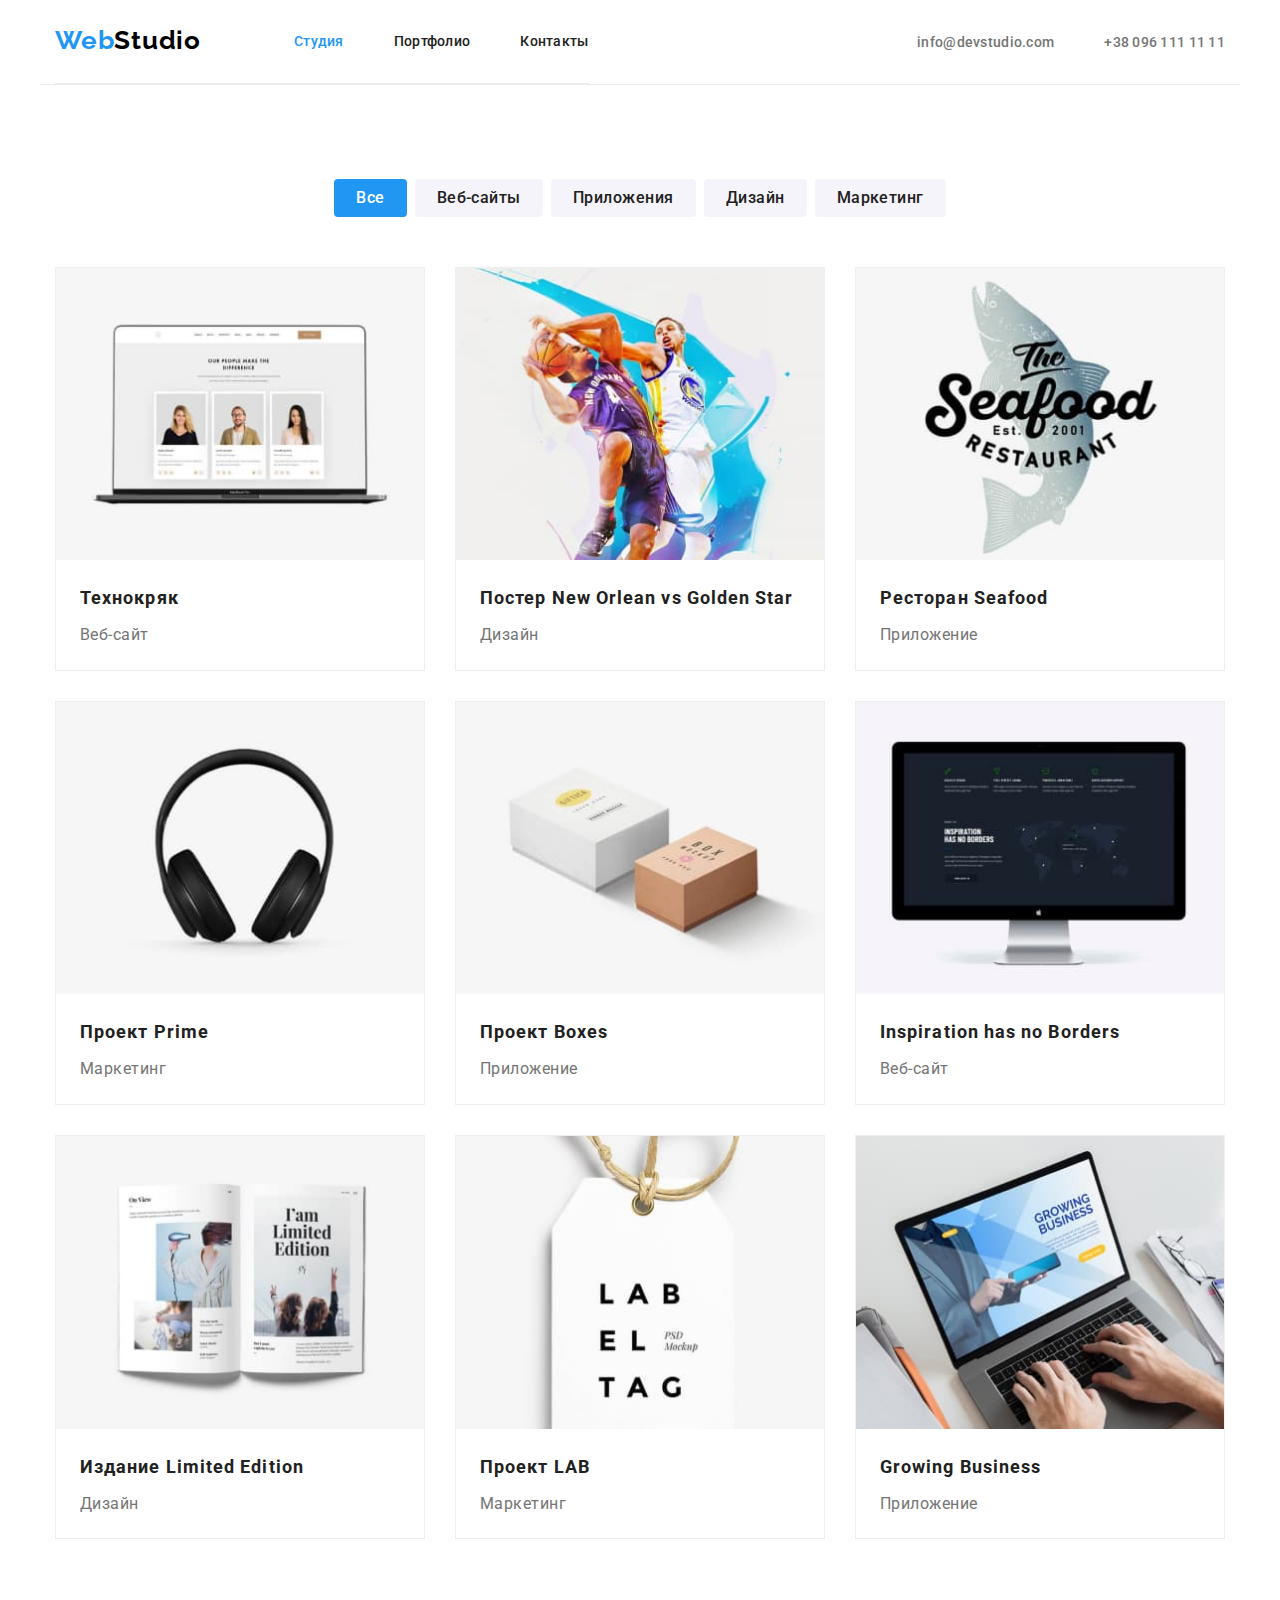
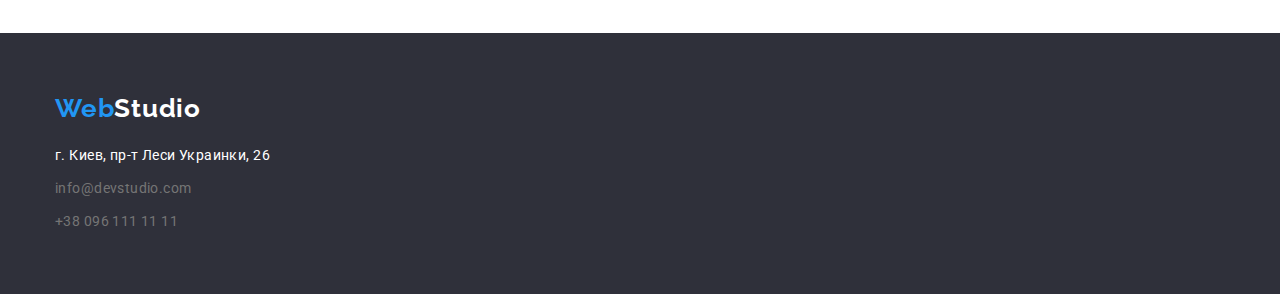
==== commit 3bb4148d: "сдача№3" ====
--- a/portfolio.html
+++ b/portfolio.html
@@ -205,7 +205,7 @@
         </main>
     <footer class="footer">
         <div class="container">
-            <a class="logo link" href="" lang="en">Web<span
+            <a class="logo link footer-logo" href="" lang="en">Web<span
                     class="logo-footer-studio">Studio</span></a>
             <address>
                 <ul class="footer-contacts-list list">
--- a/css/styles.css
+++ b/css/styles.css
@@ -21,6 +21,7 @@
   padding: 0;
 }
 .link {
+  display: block;
   text-decoration: none;
   margin: 0;
 }
@@ -65,7 +66,11 @@
   font-size: 26px;
   line-height: 31px;
   letter-spacing: 0.03em;
+
   color: var(--accent-color);
+
+  padding-top: 24px;
+  padding-bottom: 25px;
 }
 
 .logo-studio {
@@ -228,22 +233,30 @@
 }
 
 .about-us-character {
-  margin: 0;
+  margin-bottom: 10px;
+
   font-weight: 700;
   font-size: 14px;
   line-height: 1.33;
   letter-spacing: 0.03em;
   text-transform: uppercase;
+
   color: var(--main-title-color);
 }
 .about-us-text {
   margin: 0;
+
   font-size: 14px;
   line-height: 1.71;
   letter-spacing: 0.03em;
+
   color: var(--text-color);
 }
 /*________SKILLS________*/
+
+.skills {
+  padding-bottom: 94px;
+}
 
 .skills-title {
   margin-top: 0;
@@ -261,7 +274,6 @@
   display: flex;
   align-items: center;
   text-align: left;
-  padding-bottom: 94px;
 }
 
 .skills-list .skill + .skill {
@@ -338,6 +350,13 @@
   background-color: var(--background-title-color);
   padding: 60px 0;
 }
+.footer-logo {
+  padding: 0;
+}
+
+.container address {
+  margin-top: 20px;
+}
 
 .footer-address {
   font-style: normal;
@@ -366,7 +385,7 @@
 .footer-contacts-list {
   display: block;
   padding: 0;
-  margin-top: 20px;
+  margin-top: 0;
 }
 
 /*========PORTFOLIO========*/
@@ -395,11 +414,15 @@
   line-height: 1.62;
   text-align: center;
   letter-spacing: 0.03em;
-  color: var(--main-title-color);
+
+  color: var(--main-title-color);
+
   cursor: pointer;
   background-color: var(--our-team-color);
+
   border-radius: 4px;
   border: none;
+  padding: 6px 22px;
 }
 
 .current-button {
